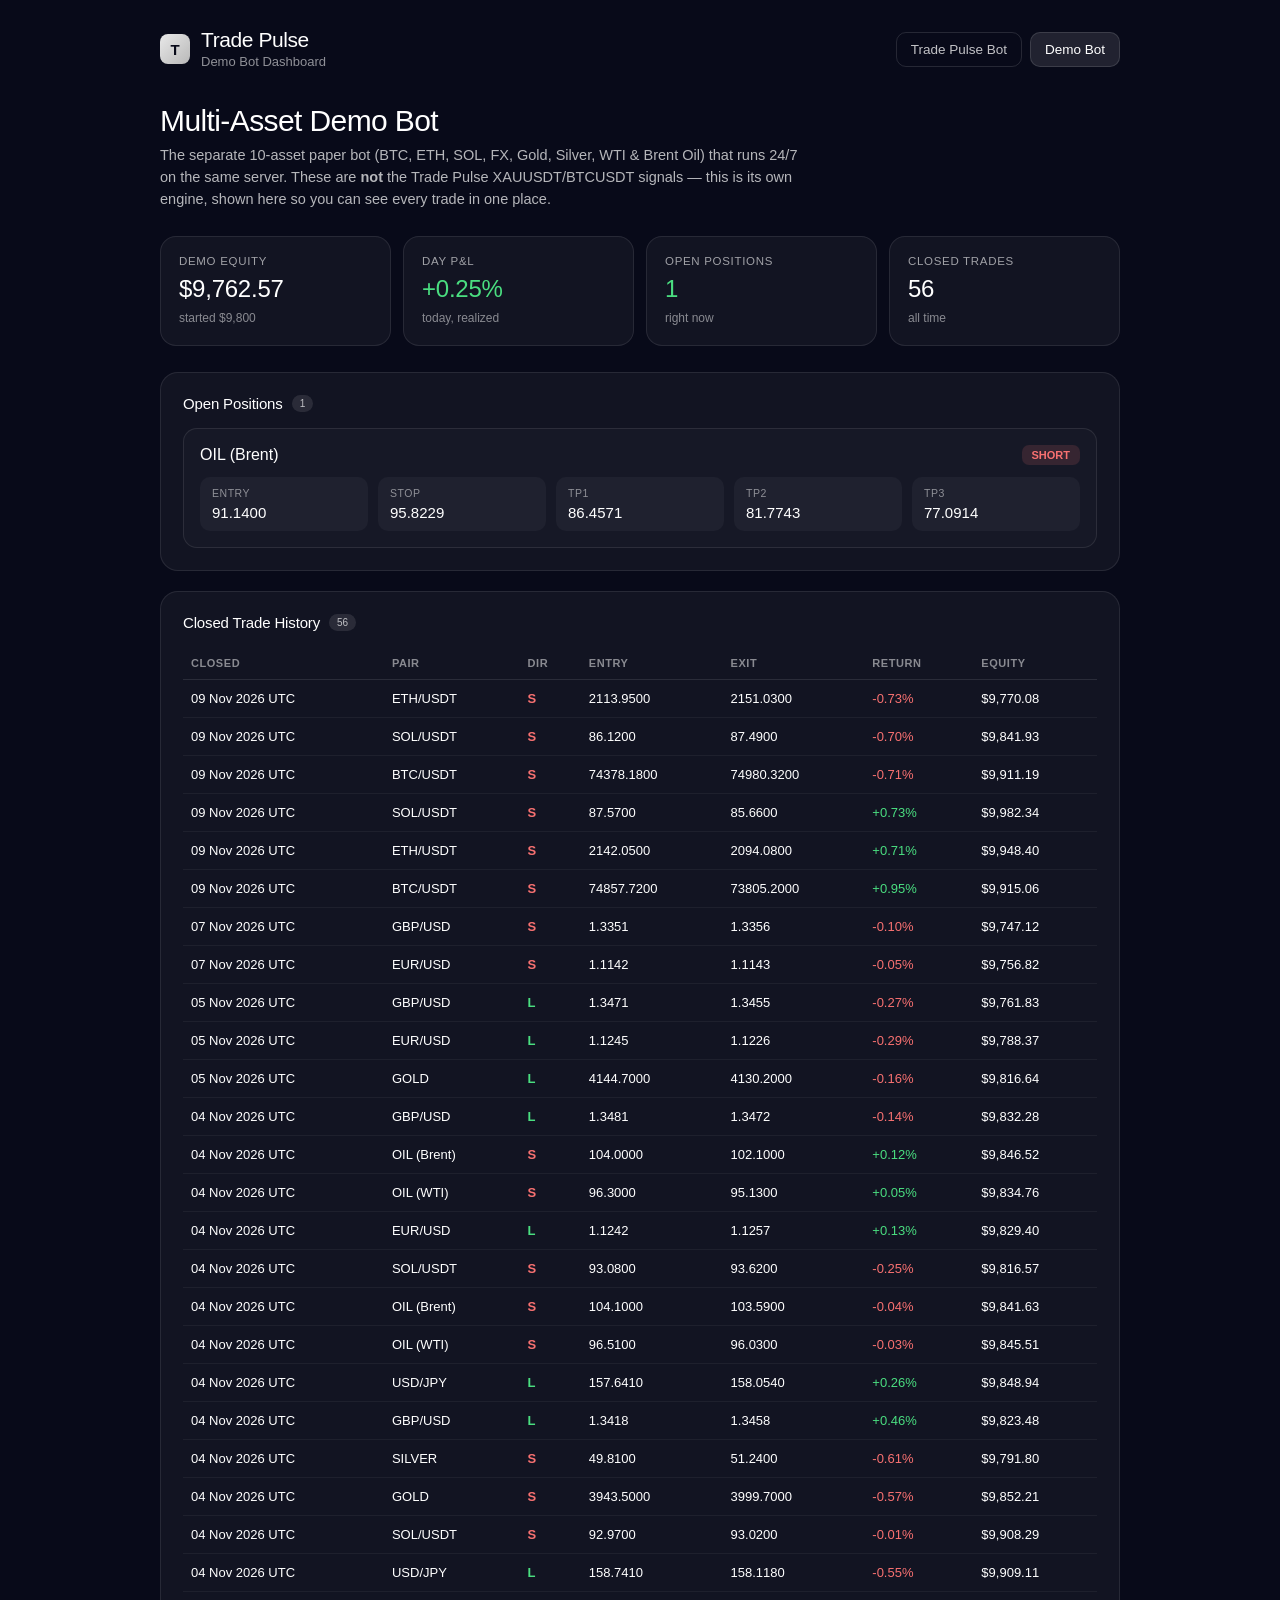
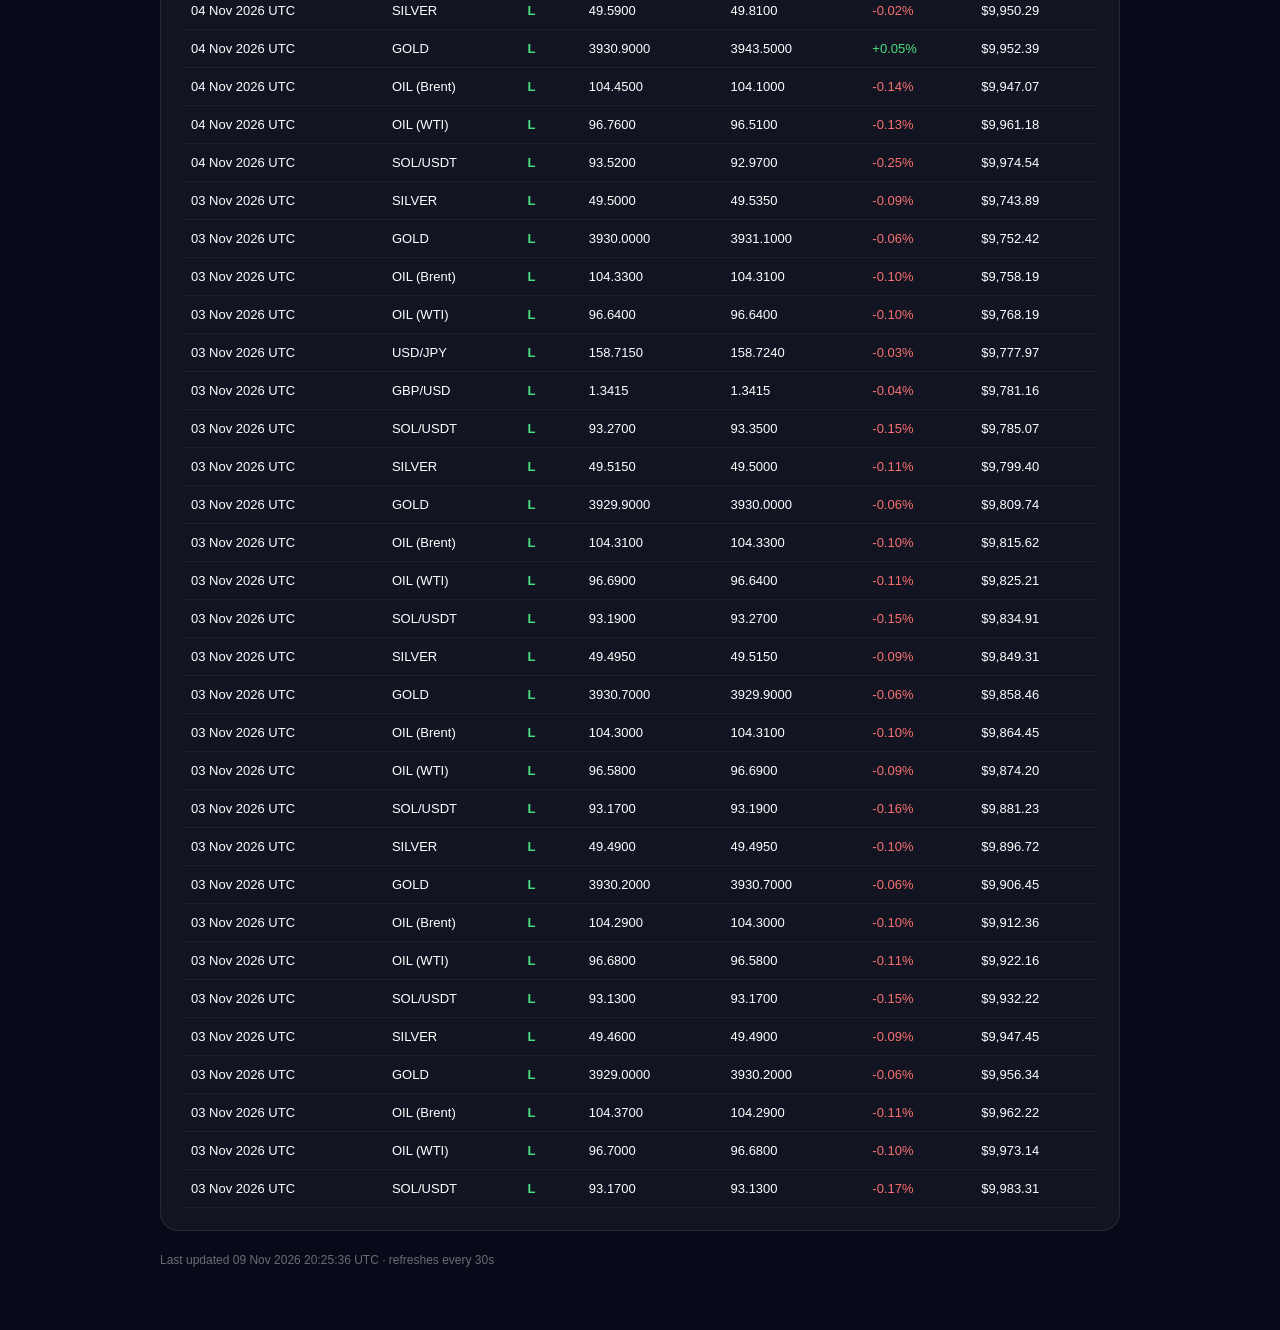
==== site/demo.html @ 67e640fc "feat(demo-page): publish the multi-asset demo-trader bot to the site (demo-trader.json) and add a De" ====
<!DOCTYPE html>
<html lang="en">
<head>
<meta charset="UTF-8">
<meta name="viewport" content="width=device-width, initial-scale=1.0">
<title>Demo Bot — Multi-Asset Paper Trades | Trade Pulse</title>
<meta name="description" content="Live multi-asset demo bot trades: equity, open positions and closed-trade history for the 10-asset paper bot (BTC, ETH, SOL, FX, Gold, Silver, Oil).">
<link href="https://db.onlinewebfonts.com/c/13ab13418f633c1b0516fed6e30bedbc?family=Suisse+Int%27l" rel="stylesheet">
<style>
*{margin:0;padding:0;box-sizing:border-box}
body{font-family:'Suisse Intl',-apple-system,BlinkMacSystemFont,sans-serif;-webkit-font-smoothing:antialiased;background:#080A19;color:#fff;min-height:100vh}
.wrap{max-width:1000px;margin:0 auto;padding:28px 20px 60px}
.top{display:flex;align-items:center;justify-content:space-between;gap:16px;margin-bottom:34px;flex-wrap:wrap}
.brand{display:flex;align-items:center;gap:11px}
.brand .dot{width:30px;height:30px;border-radius:8px;background:linear-gradient(135deg,#E9E9E9,#b8b8b8);display:grid;place-items:center;color:#080A19;font-weight:700;font-size:15px}
.brand b{font-size:21px;font-weight:500;letter-spacing:-.02em}
.brand span{color:rgba(255,255,255,.55);font-size:13px}
.navlinks{display:flex;gap:8px;flex-wrap:wrap}
.navlinks a{color:rgba(255,255,255,.75);font-size:13.5px;font-weight:450;text-decoration:none;padding:9px 14px;border-radius:10px;border:1px solid rgba(255,255,255,.12);transition:.2s}
.navlinks a:hover{color:#fff;border-color:rgba(255,255,255,.3)}
.navlinks a.on{background:rgba(255,255,255,.1);color:#fff}
h1{font-size:30px;font-weight:400;letter-spacing:-.02em;line-height:1.1;margin-bottom:8px}
.sub{color:rgba(255,255,255,.7);font-size:14.5px;line-height:1.5;max-width:640px;margin-bottom:26px}
.stats{display:grid;grid-template-columns:repeat(auto-fit,minmax(180px,1fr));gap:12px;margin-bottom:26px}
.stat{background:rgba(255,255,255,.045);border:1px solid rgba(255,255,255,.09);border-radius:16px;padding:18px}
.stat .lbl{color:rgba(255,255,255,.6);font-size:11.5px;text-transform:uppercase;letter-spacing:.06em;margin-bottom:8px}
.stat .val{font-size:24px;font-weight:450;letter-spacing:-.01em}
.stat .val.up{color:#4ade80}
.stat .val.down{color:#f87171}
.stat .val.flat{color:#fff}
.stat .sub{color:rgba(255,255,255,.5);font-size:12px;margin-top:6px;margin-bottom:0}
.card{background:rgba(255,255,255,.045);border:1px solid rgba(255,255,255,.09);border-radius:18px;padding:22px;margin-bottom:20px}
.card h2{font-size:15px;font-weight:500;letter-spacing:-.01em;margin-bottom:16px;display:flex;align-items:center;gap:9px}
.card h2 .badge{font-size:10px;font-weight:500;padding:3px 8px;border-radius:20px;background:rgba(255,255,255,.1);color:rgba(255,255,255,.7)}
.pos{border:1px solid rgba(255,255,255,.09);border-radius:14px;padding:16px;margin-bottom:12px;background:rgba(255,255,255,.02)}
.pos:last-child{margin-bottom:0}
.pos-head{display:flex;align-items:center;justify-content:space-between;gap:10px;margin-bottom:12px;flex-wrap:wrap}
.pos-sym{font-size:16px;font-weight:500}
.pos-dir{font-size:11px;font-weight:600;padding:4px 10px;border-radius:7px}
.pos-dir.short{background:rgba(248,113,113,.14);color:#f87171}
.pos-dir.long{background:rgba(74,222,128,.14);color:#4ade80}
.pos-grid{display:grid;grid-template-columns:repeat(auto-fit,minmax(120px,1fr));gap:10px}
.pos-grid .cell{background:rgba(255,255,255,.04);border-radius:10px;padding:10px 12px}
.pos-grid .cell .k{color:rgba(255,255,255,.5);font-size:10.5px;text-transform:uppercase;letter-spacing:.05em;margin-bottom:5px}
.pos-grid .cell .v{font-size:15px;font-weight:450}
.empty{color:rgba(255,255,255,.55);font-size:14px;padding:14px 4px}
table{width:100%;border-collapse:collapse;font-size:13px}
th{color:rgba(255,255,255,.5);font-size:11px;text-transform:uppercase;letter-spacing:.05em;text-align:left;padding:10px 8px;border-bottom:1px solid rgba(255,255,255,.1);white-space:nowrap}
td{padding:11px 8px;border-bottom:1px solid rgba(255,255,255,.05);white-space:nowrap}
td.sym{font-weight:500}
.dir{font-weight:600}
.dir.s{color:#f87171}.dir.l{color:#4ade80}
.ret{font-weight:500}
.ret.p{color:#4ade80}.ret.n{color:#f87171}
.tbl-scroll{overflow-x:auto}
.meta{color:rgba(255,255,255,.4);font-size:12px;margin-top:14px;line-height:1.6}
@media(max-width:520px){h1{font-size:24px}.stat .val{font-size:20px}}
</style>
</head>
<body>
<div class="wrap">
  <div class="top">
    <div class="brand">
      <div class="dot">T</div>
      <div><b>Trade Pulse</b><br><span>Demo Bot Dashboard</span></div>
    </div>
    <div class="navlinks">
      <a href="index.html">Trade Pulse Bot</a>
      <a class="on" href="demo.html">Demo Bot</a>
    </div>
  </div>

  <h1>Multi-Asset Demo Bot</h1>
  <p class="sub">The separate 10-asset paper bot (BTC, ETH, SOL, FX, Gold, Silver, WTI &amp; Brent Oil) that runs 24/7 on the same server. These are <b>not</b> the Trade Pulse XAUUSDT/BTCUSDT signals — this is its own engine, shown here so you can see every trade in one place.</p>

  <div class="stats">
    <div class="stat"><div class="lbl">Demo Equity</div><div class="val flat" id="sEq">—</div><div class="sub">started $9,800</div></div>
    <div class="stat"><div class="lbl">Day P&amp;L</div><div class="val flat" id="sDay">—</div><div class="sub">today, realized</div></div>
    <div class="stat"><div class="lbl">Open Positions</div><div class="val flat" id="sOpen">—</div><div class="sub">right now</div></div>
    <div class="stat"><div class="lbl">Closed Trades</div><div class="val flat" id="sClosed">—</div><div class="sub">all time</div></div>
  </div>

  <div class="card">
    <h2>Open Positions <span class="badge" id="openBadge">0</span></h2>
    <div id="openBox"><div class="empty">Loading…</div></div>
  </div>

  <div class="card">
    <h2>Closed Trade History <span class="badge" id="histBadge">0</span></h2>
    <div class="tbl-scroll">
      <table>
        <thead><tr><th>Closed</th><th>Pair</th><th>Dir</th><th>Entry</th><th>Exit</th><th>Return</th><th>Equity</th></tr></thead>
        <tbody id="histBody"><tr><td colspan="7" class="empty">Loading…</td></tr></tbody>
      </table>
    </div>
  </div>

  <p class="meta" id="meta">Refreshing automatically…</p>
</div>

<script>
function fmtMoney(x){return '$'+Number(x).toLocaleString('en-US',{minimumFractionDigits:2,maximumFractionDigits:2});}
function fmtPct(x){var s=Number(x);return (s>=0?'+':'')+s.toFixed(2)+'%';}
function fmtT(ts){try{var d=new Date(ts);return d.toUTCString().slice(5,17)+' UTC';}catch(e){return ts;}}
function load(){
  return fetch('data/demo-trader.json',{cache:'no-store'}).then(function(r){return r.json();}).then(function(d){
    var eq=document.getElementById('sEq'),day=document.getElementById('sDay'),op=document.getElementById('sOpen'),cl=document.getElementById('sClosed');
    if(d.equity!=null){eq.textContent=fmtMoney(d.equity);eq.className='val flat';}
    if(d.day_realized_pct!=null){var dp=Number(d.day_realized_pct);day.textContent=fmtPct(dp);day.className='val '+(dp>0?'up':dp<0?'down':'flat');}
    var open=d.open||[];
    op.textContent=open.length;op.className='val '+(open.length?'up':'flat');
    var hist=d.history||[];
    cl.textContent=hist.length;cl.className='val flat';
    document.getElementById('openBadge').textContent=open.length;
    document.getElementById('histBadge').textContent=hist.length;
    var ob=document.getElementById('openBox');
    if(!open.length){ob.innerHTML='<div class="empty">No open positions right now.</div>';}
    else{
      ob.innerHTML=open.map(function(p){
        var d1=p.dir===-1?'short':'long';
        var tp=p.tp3!=null?'<div class="cell"><div class="k">TP3</div><div class="v">'+Number(p.tp3).toFixed(4)+'</div></div>':'';
        var tp2=p.tp2!=null?'<div class="cell"><div class="k">TP2</div><div class="v">'+Number(p.tp2).toFixed(4)+'</div></div>':'';
        return '<div class="pos"><div class="pos-head"><div class="pos-sym">'+p.symbol+'</div><div class="pos-dir '+d1+'">'+(p.dir===-1?'SHORT':'LONG')+'</div></div>'+
          '<div class="pos-grid">'+
          '<div class="cell"><div class="k">Entry</div><div class="v">'+Number(p.entry).toFixed(4)+'</div></div>'+
          '<div class="cell"><div class="k">Stop</div><div class="v">'+Number(p.sl).toFixed(4)+'</div></div>'+
          '<div class="cell"><div class="k">TP1</div><div class="v">'+(p.tp1!=null?Number(p.tp1).toFixed(4):'—')+'</div></div>'+tp2+tp+
          '</div></div>';
      }).join('');
    }
    var tb=document.getElementById('histBody');
    if(!hist.length){tb.innerHTML='<tr><td colspan="7" class="empty">No closed trades yet.</td></tr>';}
    else{
      tb.innerHTML=hist.slice().reverse().map(function(h){
        var dd=h.dir===-1?'s':'l';
        var rp=Number(h.ret_pct)>=0?'p':'n';
        return '<tr><td>'+fmtT(h.ts)+'</td><td class="sym">'+h.symbol+'</td><td class="dir '+dd+'">'+(h.dir===-1?'S':'L')+'</td>'+
          '<td>'+Number(h.entry).toFixed(4)+'</td><td>'+Number(h.exit).toFixed(4)+'</td>'+
          '<td class="ret '+rp+'">'+fmtPct(h.ret_pct)+'</td><td>'+fmtMoney(h.equity)+'</td></tr>';
      }).join('');
    }
    document.getElementById('meta').textContent=d.updated?'Last updated '+new Date(d.updated*1000).toUTCString().slice(5,25)+' UTC · refreshes every 30s':'Refreshing automatically…';
  }).catch(function(e){document.getElementById('meta').textContent='Failed to load demo data — retrying…';});
}
load();setInterval(load,30000);
</script>
</body>
</html>
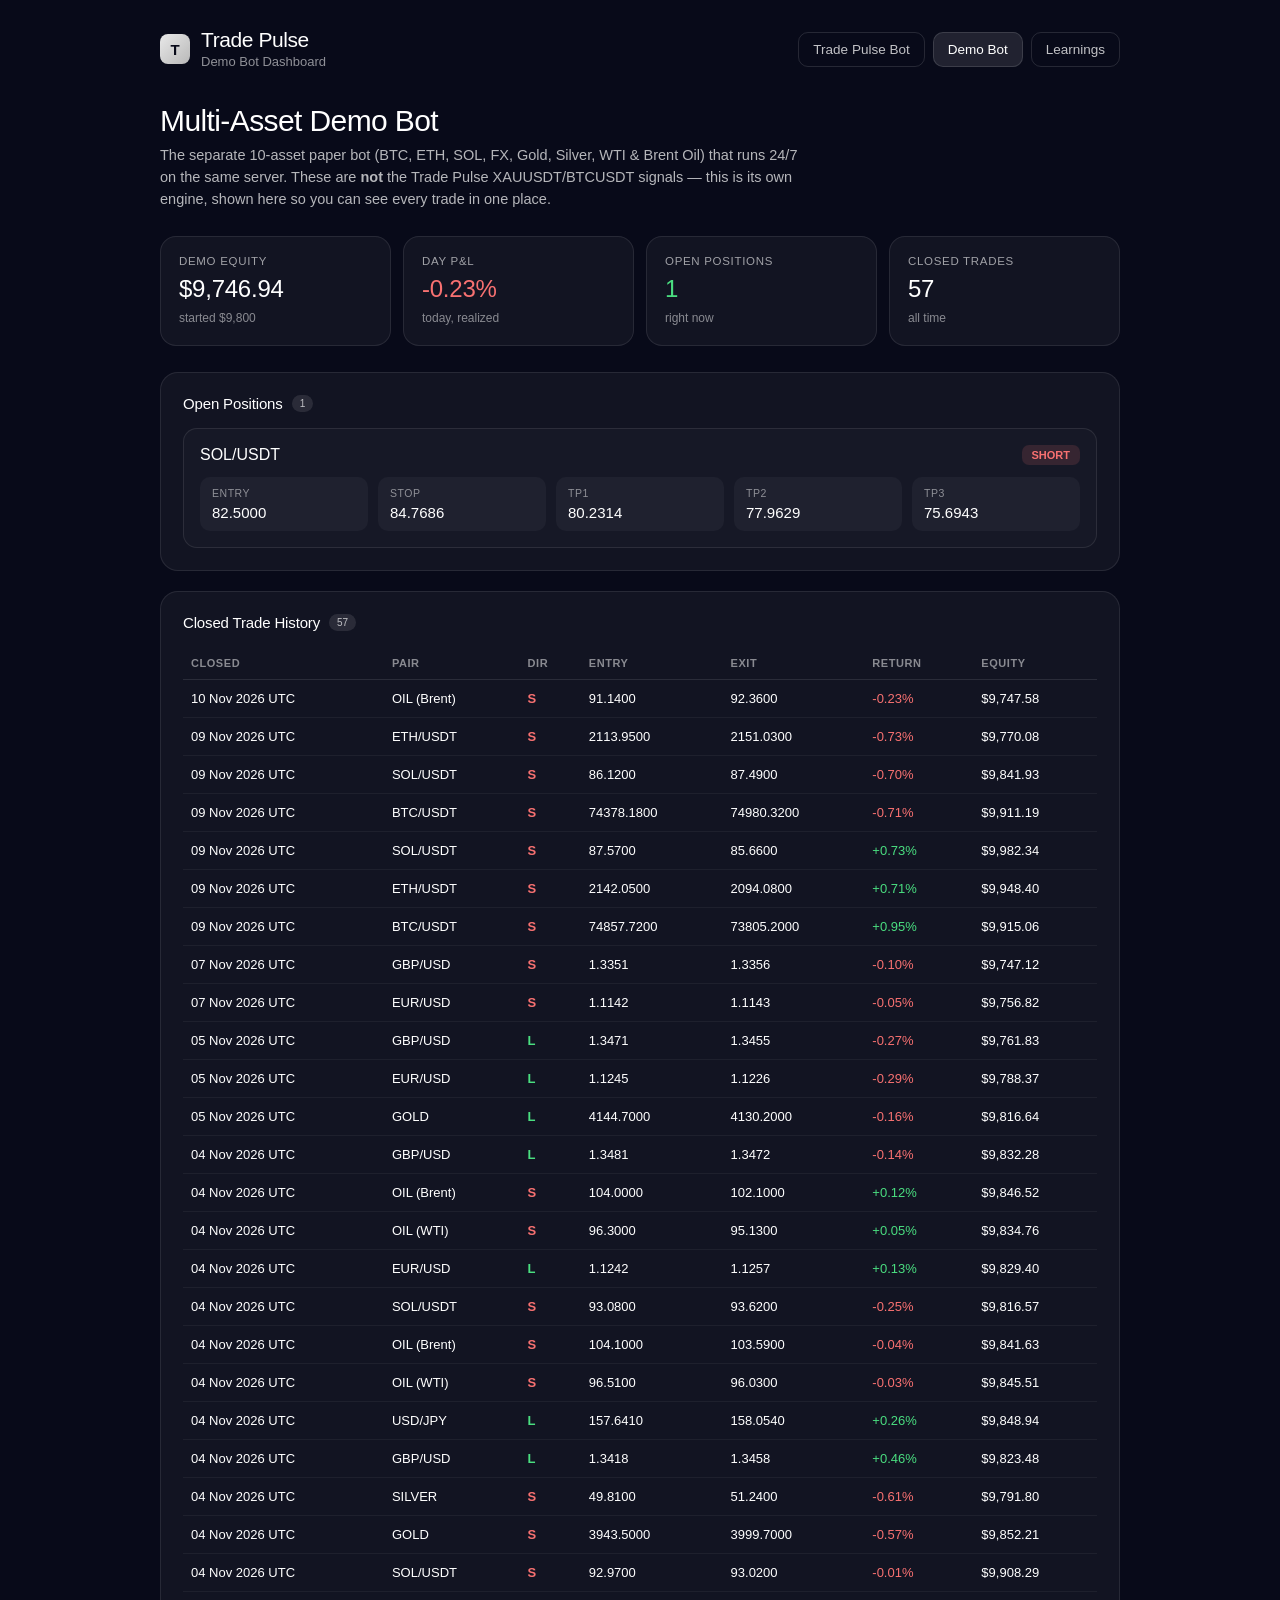
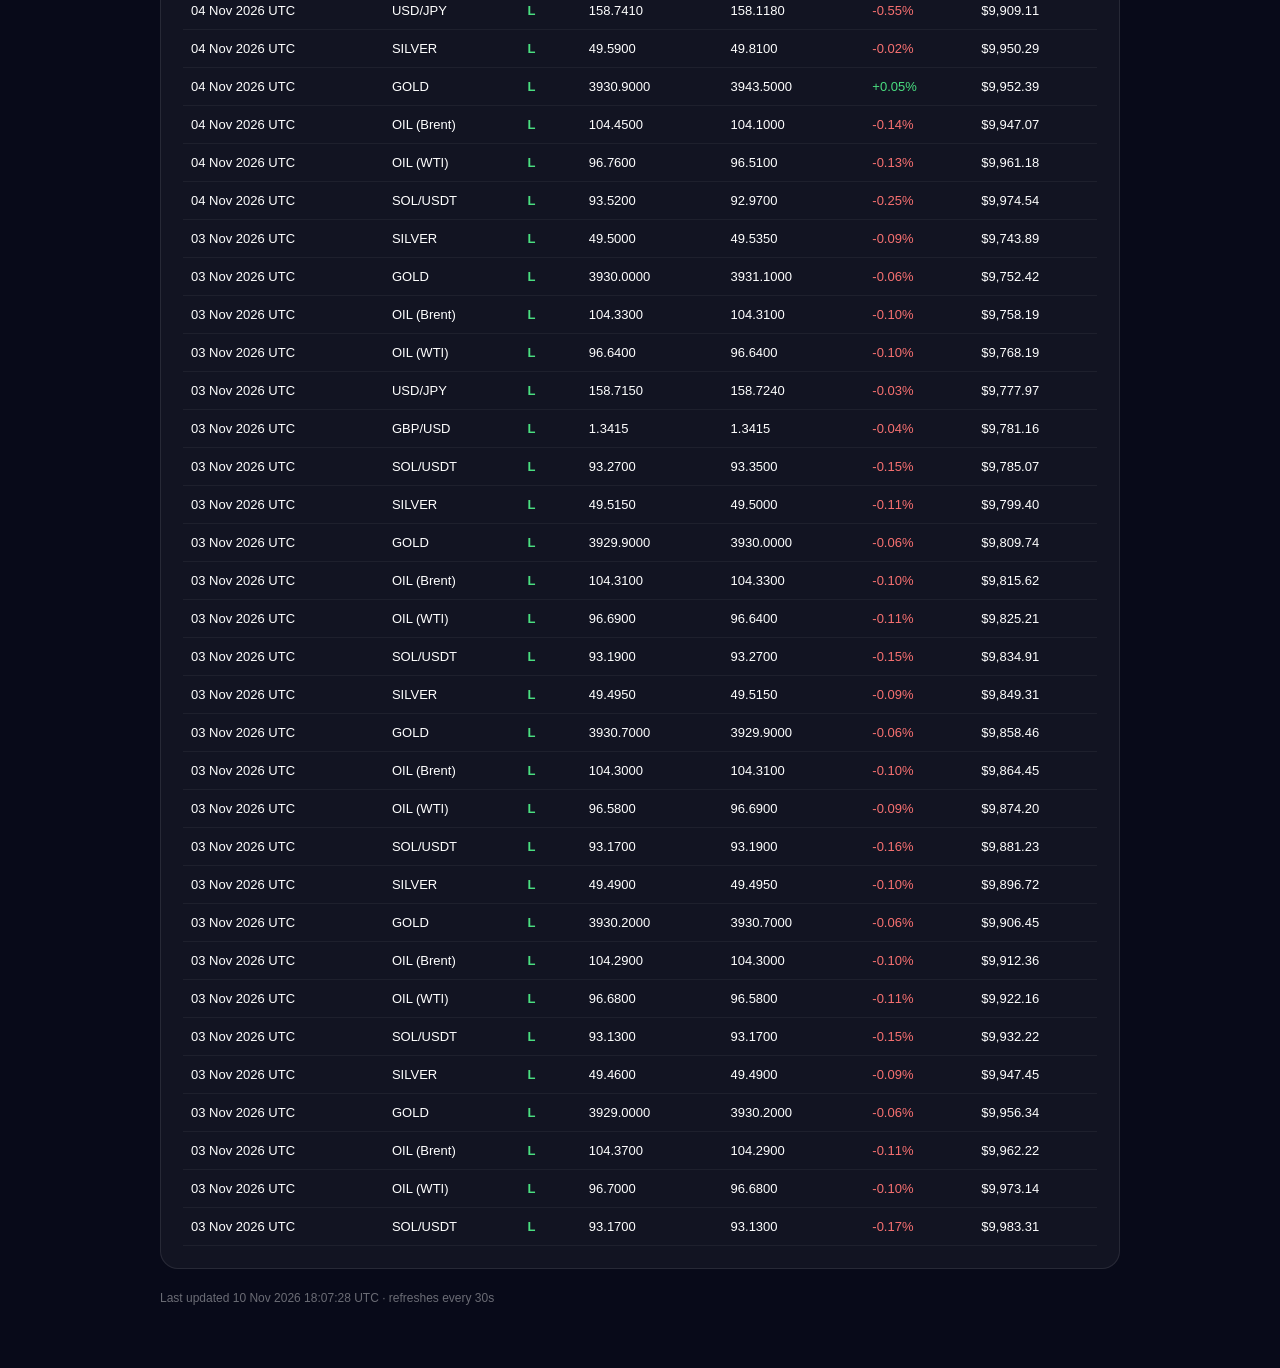
==== commit 4b80e217: "feat(learnings): post-trade review engine — publish data/review.json (loss causes, win exits, avoid " ====
--- a/site/demo.html
+++ b/site/demo.html
@@ -67,6 +67,7 @@
     <div class="navlinks">
       <a href="index.html">Trade Pulse Bot</a>
       <a class="on" href="demo.html">Demo Bot</a>
+      <a href="learnings.html">Learnings</a>
     </div>
   </div>
 
